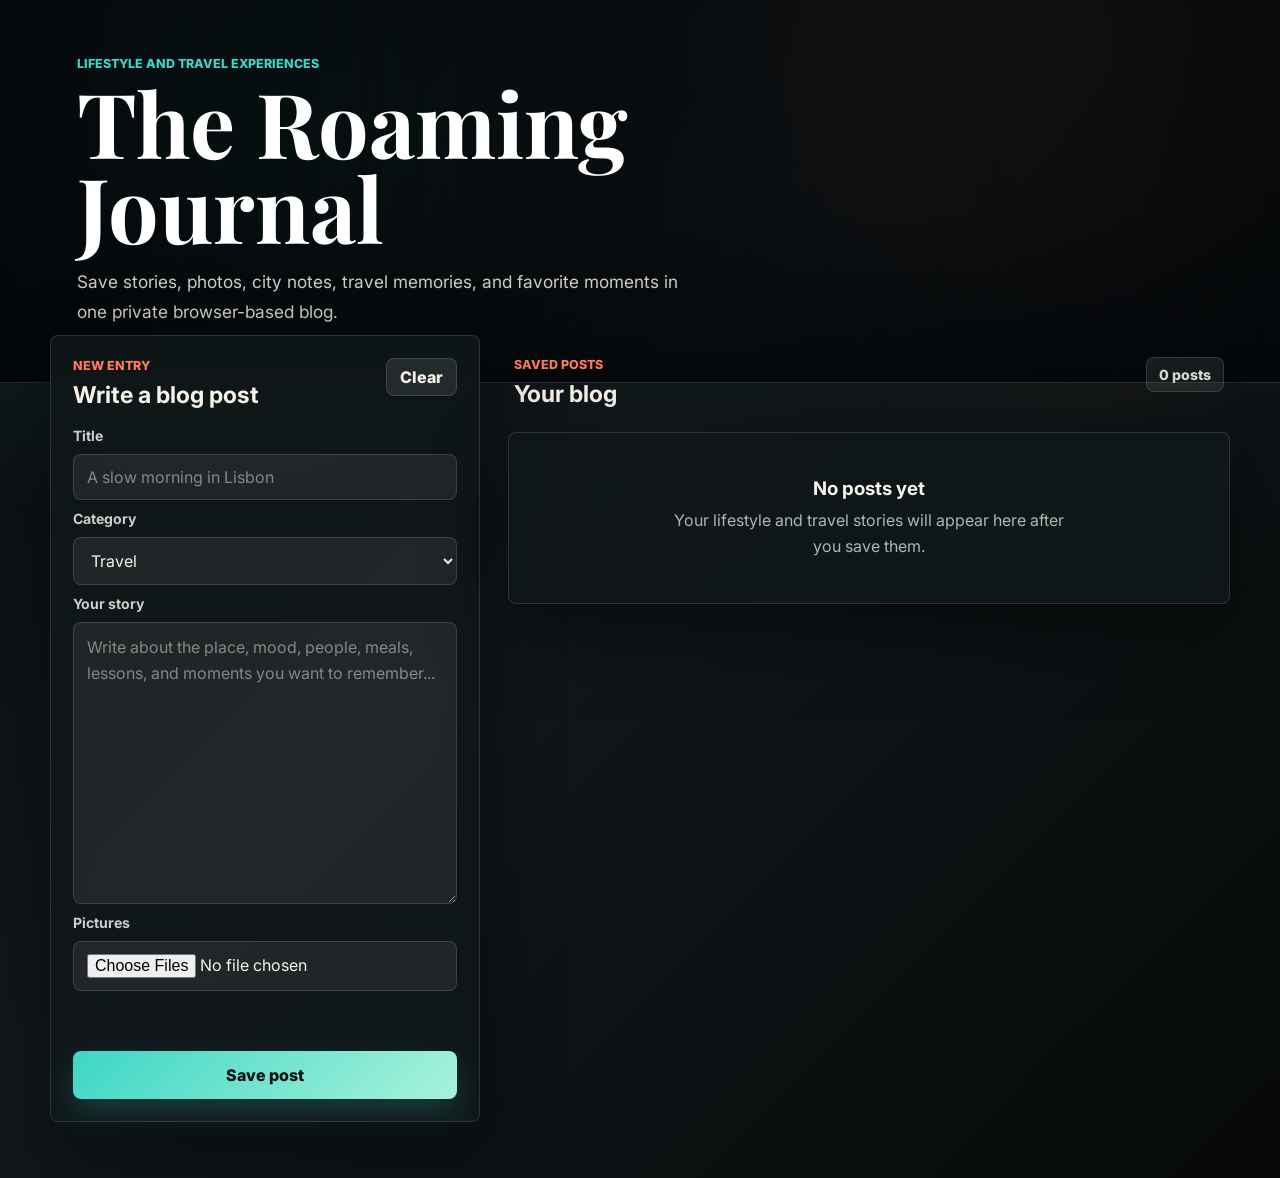
==== index.html @ c7f8cae0 "Publish static travel blog" ====
<!DOCTYPE html>
<html lang="en">
<head>
  <meta charset="UTF-8">
  <meta name="viewport" content="width=device-width, initial-scale=1.0">
  <title>The Roaming Journal</title>
  <link rel="preconnect" href="https://fonts.googleapis.com">
  <link rel="preconnect" href="https://fonts.gstatic.com" crossorigin>
  <link href="https://fonts.googleapis.com/css2?family=Inter:wght@400;500;600;700;800&family=Playfair+Display:wght@700&display=swap" rel="stylesheet">
  <link rel="stylesheet" href="styles.css">
</head>
<body>
  <header class="site-header">
    <div>
      <p class="eyebrow">Lifestyle and travel experiences</p>
      <h1>The Roaming Journal</h1>
      <p class="intro">Save stories, photos, city notes, travel memories, and favorite moments in one private browser-based blog.</p>
    </div>
  </header>

  <main class="shell">
    <section class="editor-panel" aria-labelledby="editor-title">
      <div class="panel-heading">
        <div>
          <p class="eyebrow">New entry</p>
          <h2 id="editor-title">Write a blog post</h2>
        </div>
        <button class="ghost-button" id="clearFormButton" type="button">Clear</button>
      </div>

      <form id="postForm" class="post-form">
        <input type="hidden" id="postId">

        <label for="postTitle">Title</label>
        <input id="postTitle" type="text" placeholder="A slow morning in Lisbon" required>

        <label for="postCategory">Category</label>
        <select id="postCategory">
          <option value="Travel">Travel</option>
          <option value="Lifestyle">Lifestyle</option>
          <option value="Food">Food</option>
          <option value="Wellness">Wellness</option>
          <option value="Memory">Memory</option>
        </select>

        <label for="postContent">Your story</label>
        <textarea id="postContent" rows="10" placeholder="Write about the place, mood, people, meals, lessons, and moments you want to remember..." required></textarea>

        <label for="postImages">Pictures</label>
        <input id="postImages" type="file" accept="image/*" multiple>
        <div id="imagePreview" class="image-preview" aria-live="polite"></div>
        <p id="saveStatus" class="save-status" role="status" aria-live="polite"></p>

        <button class="save-button" type="submit">Save post</button>
      </form>
    </section>

    <section class="posts-section" aria-labelledby="posts-title">
      <div class="posts-toolbar">
        <div>
          <p class="eyebrow">Saved posts</p>
          <h2 id="posts-title">Your blog</h2>
        </div>
        <p id="postCount" class="post-count">0 posts</p>
      </div>
      <div id="postsList" class="posts-list"></div>
    </section>
  </main>

  <template id="emptyTemplate">
    <div class="empty-state">
      <h3>No posts yet</h3>
      <p>Your lifestyle and travel stories will appear here after you save them.</p>
    </div>
  </template>

  <script src="posts.js"></script>
  <script src="script.js"></script>
</body>
</html>
---- styles.css ----
:root {
  --ink: #f7f2e8;
  --muted: #a9b2ad;
  --paper: #090d0f;
  --panel: rgba(17, 23, 26, 0.88);
  --field: rgba(255, 255, 255, 0.07);
  --field-strong: rgba(255, 255, 255, 0.11);
  --teal: #3dd6c6;
  --coral: #ff7a59;
  --gold: #d7ad54;
  --line: rgba(255, 255, 255, 0.13);
  --line-strong: rgba(255, 255, 255, 0.22);
  --shadow: 0 28px 80px rgba(0, 0, 0, 0.48);
}

* {
  box-sizing: border-box;
}

body {
  margin: 0;
  color: var(--ink);
  background:
    radial-gradient(circle at 12% 8%, rgba(61, 214, 198, 0.16), transparent 28%),
    radial-gradient(circle at 84% 4%, rgba(255, 122, 89, 0.16), transparent 26%),
    linear-gradient(135deg, #080c0f 0%, #11181b 44%, #070909 100%),
    var(--paper);
  font-family: Inter, system-ui, -apple-system, BlinkMacSystemFont, "Segoe UI", sans-serif;
}

button,
input,
textarea,
select {
  font: inherit;
}

.site-header {
  min-height: 42vh;
  display: flex;
  align-items: end;
  padding: 56px clamp(20px, 6vw, 86px);
  color: #fff;
  background:
    linear-gradient(90deg, rgba(3, 6, 8, 0.9), rgba(3, 6, 8, 0.5) 55%, rgba(3, 6, 8, 0.82)),
    linear-gradient(0deg, rgba(8, 12, 15, 0.88), rgba(8, 12, 15, 0.08) 44%),
    url("https://images.unsplash.com/photo-1500530855697-b586d89ba3ee?auto=format&fit=crop&w=1800&q=80") center/cover;
  border-bottom: 1px solid var(--line);
}

.site-header > div {
  max-width: 760px;
}

.eyebrow {
  margin: 0 0 8px;
  color: var(--coral);
  font-size: 0.78rem;
  font-weight: 800;
  letter-spacing: 0;
  text-transform: uppercase;
}

.site-header .eyebrow {
  color: var(--teal);
}

h1,
h2,
h3,
p {
  overflow-wrap: anywhere;
}

h1 {
  margin: 0;
  max-width: 700px;
  font-family: "Playfair Display", Georgia, serif;
  font-size: clamp(2.7rem, 7vw, 5.8rem);
  line-height: 0.95;
}

.intro {
  max-width: 620px;
  margin: 18px 0 0;
  color: rgba(247, 242, 232, 0.84);
  font-size: 1.08rem;
  line-height: 1.7;
}

.shell {
  display: grid;
  grid-template-columns: minmax(310px, 430px) minmax(0, 1fr);
  gap: 28px;
  width: min(1180px, calc(100% - 32px));
  margin: -48px auto 56px;
  align-items: start;
}

.viewer-shell {
  width: min(980px, calc(100% - 32px));
  margin: -48px auto 56px;
}

.viewer-page .posts-toolbar {
  padding-top: 0;
}

.viewer-page .post-card {
  padding: clamp(18px, 3vw, 32px);
}

.viewer-page .post-card h3 {
  font-size: clamp(1.8rem, 4vw, 3rem);
}

.viewer-page .post-images {
  margin: -8px -8px 24px;
}

.viewer-page .post-images img {
  max-height: min(62vh, 620px);
}

.editor-panel,
.empty-state {
  background: var(--panel);
  border: 1px solid var(--line);
  border-radius: 8px;
  box-shadow: var(--shadow);
  backdrop-filter: blur(18px);
}

.editor-panel {
  position: sticky;
  top: 18px;
  padding: 22px;
}

.panel-heading,
.posts-toolbar {
  display: flex;
  justify-content: space-between;
  gap: 16px;
  align-items: start;
  margin-bottom: 18px;
}

h2 {
  margin: 0;
  font-size: 1.45rem;
}

.post-form {
  display: grid;
  gap: 10px;
}

label {
  color: #c9d0cb;
  font-size: 0.88rem;
  font-weight: 700;
}

input,
textarea,
select {
  width: 100%;
  border: 1px solid var(--line);
  border-radius: 8px;
  background: var(--field);
  color: var(--ink);
  padding: 12px 13px;
  outline: none;
}

input::placeholder,
textarea::placeholder {
  color: rgba(247, 242, 232, 0.48);
}

select option {
  color: #11181b;
}

textarea {
  resize: vertical;
  min-height: 190px;
  line-height: 1.6;
}

input:focus,
textarea:focus,
select:focus {
  border-color: var(--teal);
  background: var(--field-strong);
  box-shadow: 0 0 0 4px rgba(61, 214, 198, 0.13);
}

.image-preview,
.post-images {
  display: grid;
  grid-template-columns: repeat(auto-fill, minmax(110px, 1fr));
  gap: 10px;
}

.post-images {
  grid-template-columns: 1fr;
  margin: -6px -6px 18px;
}

.image-preview img,
.post-images img {
  width: 100%;
  aspect-ratio: 4 / 3;
  border-radius: 8px;
  object-fit: cover;
  border: 1px solid var(--line-strong);
}

.post-images img {
  max-height: min(52vh, 460px);
  object-position: center;
}

.save-button,
.ghost-button,
.post-actions button {
  border: 0;
  border-radius: 8px;
  cursor: pointer;
  font-weight: 800;
}

.save-button {
  min-height: 48px;
  margin-top: 6px;
  color: #071010;
  background: linear-gradient(135deg, var(--teal), #a8f2da);
  box-shadow: 0 14px 32px rgba(61, 214, 198, 0.2);
}

.save-button:hover {
  filter: brightness(1.05);
}

.ghost-button,
.post-actions button {
  min-height: 38px;
  padding: 0 13px;
  color: var(--ink);
  background: rgba(255, 255, 255, 0.09);
  border: 1px solid var(--line);
}

.post-actions .remove-button {
  color: #ffd4ca;
  background: rgba(255, 122, 89, 0.14);
  border-color: rgba(255, 122, 89, 0.28);
}

.posts-section {
  min-width: 0;
}

.posts-toolbar {
  padding: 22px 6px 6px;
}

.post-count {
  margin: 0;
  padding: 8px 12px;
  border: 1px solid var(--line);
  border-radius: 8px;
  background: rgba(255, 255, 255, 0.08);
  color: #d2d8d4;
  font-size: 0.88rem;
  font-weight: 800;
}

.posts-list {
  display: grid;
  gap: 18px;
}

.post-card {
  background: linear-gradient(180deg, rgba(22, 30, 34, 0.94), rgba(13, 18, 20, 0.94));
  border: 1px solid var(--line);
  border-radius: 8px;
  padding: 22px;
  box-shadow: 0 18px 44px rgba(0, 0, 0, 0.34);
}

.post-meta {
  display: flex;
  flex-wrap: wrap;
  gap: 8px;
  align-items: center;
  color: #aeb7b2;
  font-size: 0.86rem;
  font-weight: 700;
}

.category {
  color: #12100b;
  background: linear-gradient(135deg, var(--gold), #f2d187);
  border-radius: 8px;
  padding: 5px 10px;
}

.post-card h3 {
  margin: 14px 0 10px;
  font-size: clamp(1.35rem, 2vw, 2rem);
}

.post-body {
  margin: 0 0 18px;
  color: #d7ded9;
  line-height: 1.75;
  white-space: pre-wrap;
}

.post-actions {
  display: flex;
  flex-wrap: wrap;
  gap: 10px;
  margin-top: 18px;
}

.save-status {
  min-height: 22px;
  margin: 2px 0 0;
  color: #ffd4ca;
  font-size: 0.88rem;
  line-height: 1.5;
}

.empty-state {
  padding: 44px 24px;
  text-align: center;
}

.empty-state h3 {
  margin: 0 0 8px;
}

.empty-state p {
  margin: 0 auto;
  max-width: 420px;
  color: #aeb7b2;
  line-height: 1.6;
}

@media (max-width: 840px) {
  .shell {
    grid-template-columns: 1fr;
    margin-top: -28px;
  }

  .editor-panel {
    position: static;
  }

  .site-header {
    min-height: 36vh;
  }
}

@media (max-width: 520px) {
  .site-header {
    padding: 42px 18px;
  }

  .shell {
    width: calc(100% - 24px);
  }

  .panel-heading,
  .posts-toolbar {
    align-items: stretch;
    flex-direction: column;
  }
}
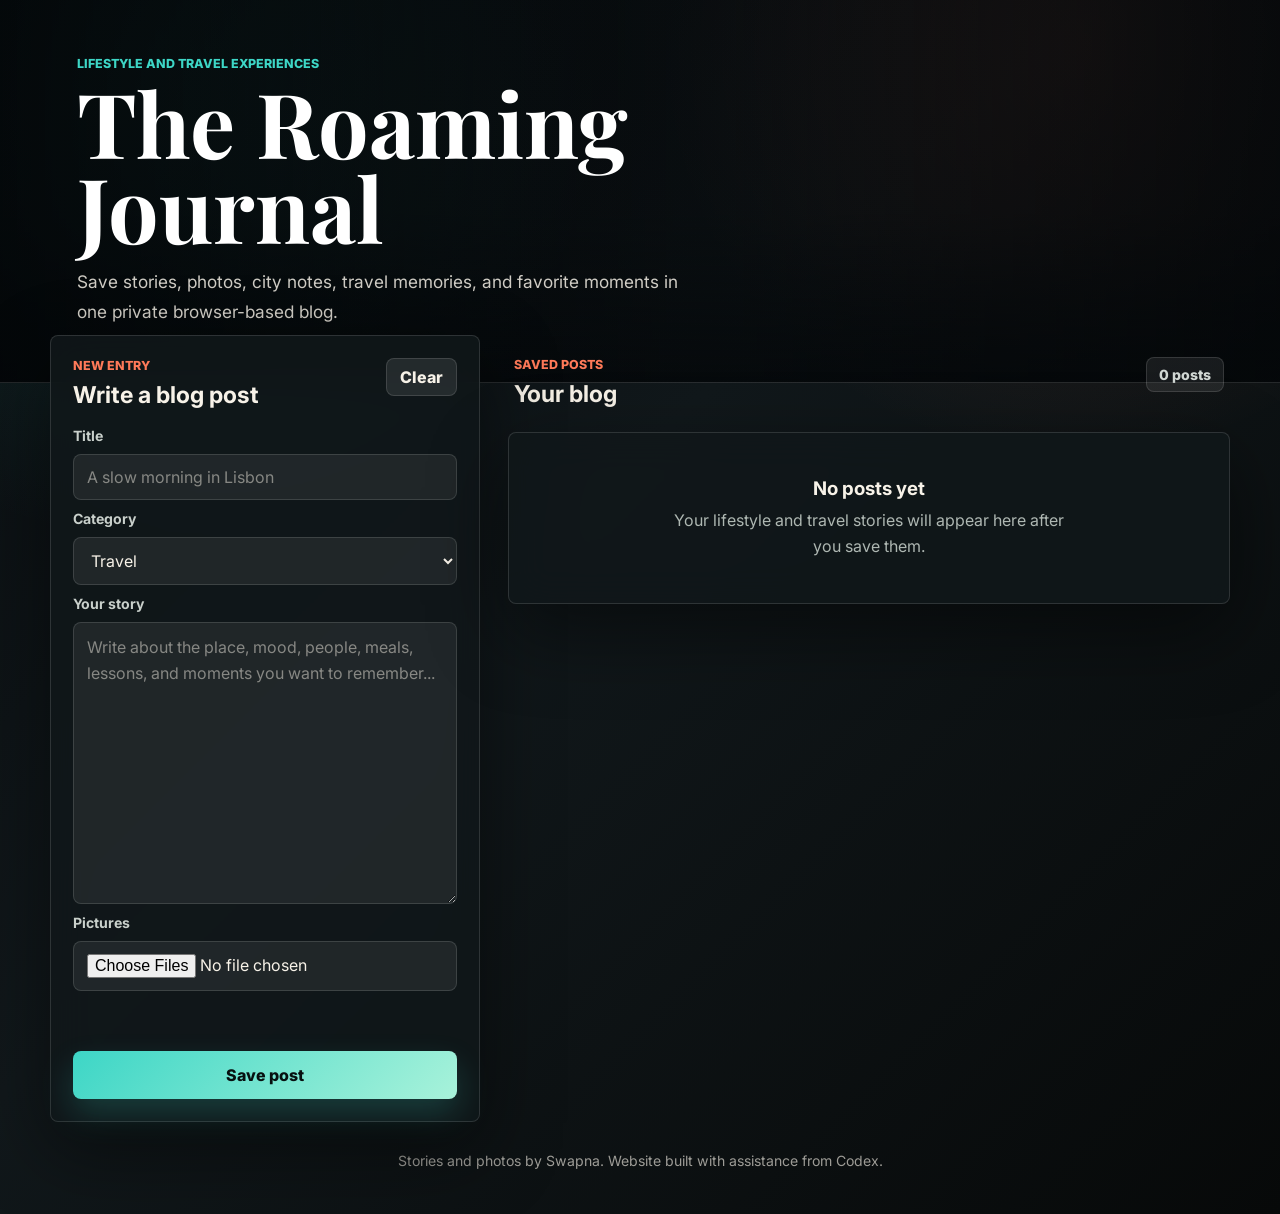
==== commit 16b16b4c: "Add transparent site credit" ====
--- a/index.html
+++ b/index.html
@@ -74,6 +74,10 @@
     </div>
   </template>
 
+  <footer class="site-footer">
+    Stories and photos by Swapna. Website built with assistance from Codex.
+  </footer>
+
   <script src="posts.js"></script>
   <script src="script.js"></script>
 </body>
--- a/styles.css
+++ b/styles.css
@@ -351,6 +351,15 @@
   line-height: 1.6;
 }
 
+.site-footer {
+  width: min(980px, calc(100% - 32px));
+  margin: -28px auto 42px;
+  color: rgba(247, 242, 232, 0.62);
+  font-size: 0.88rem;
+  line-height: 1.6;
+  text-align: center;
+}
+
 @media (max-width: 840px) {
   .shell {
     grid-template-columns: 1fr;
